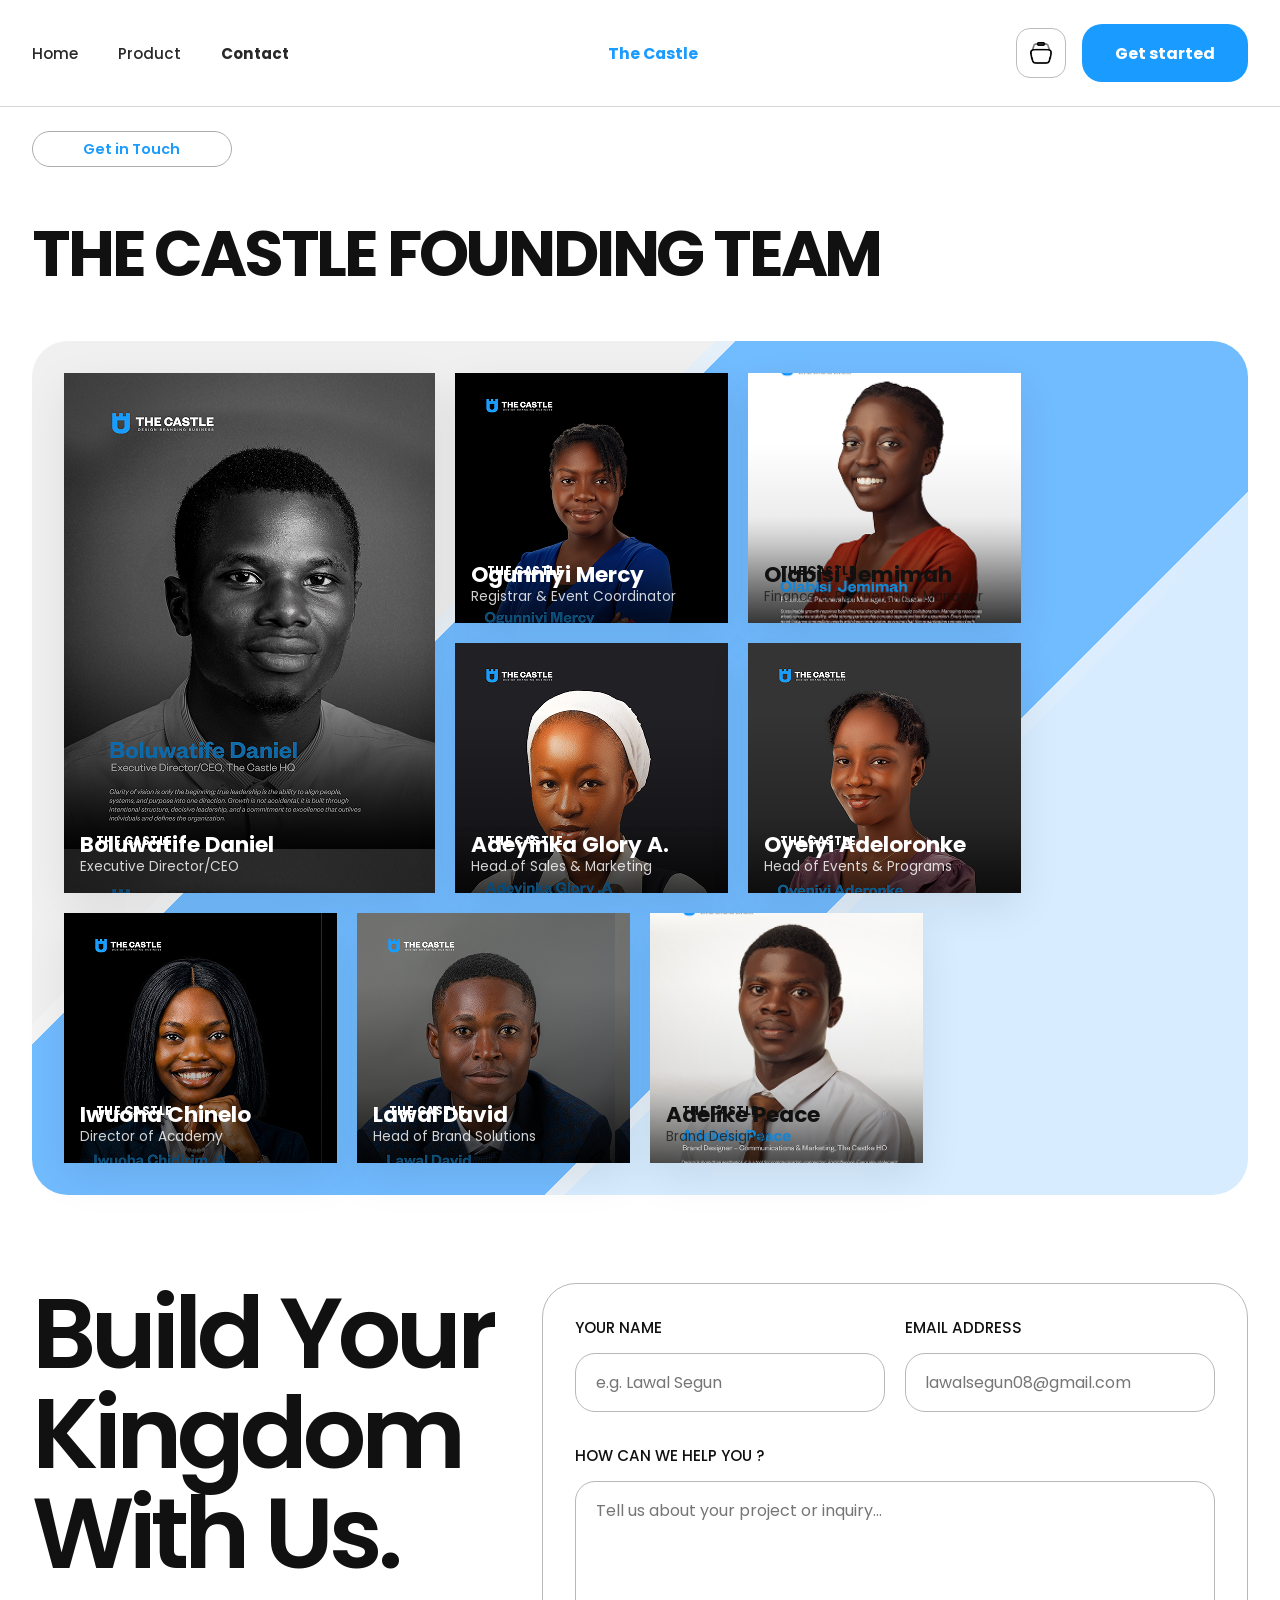
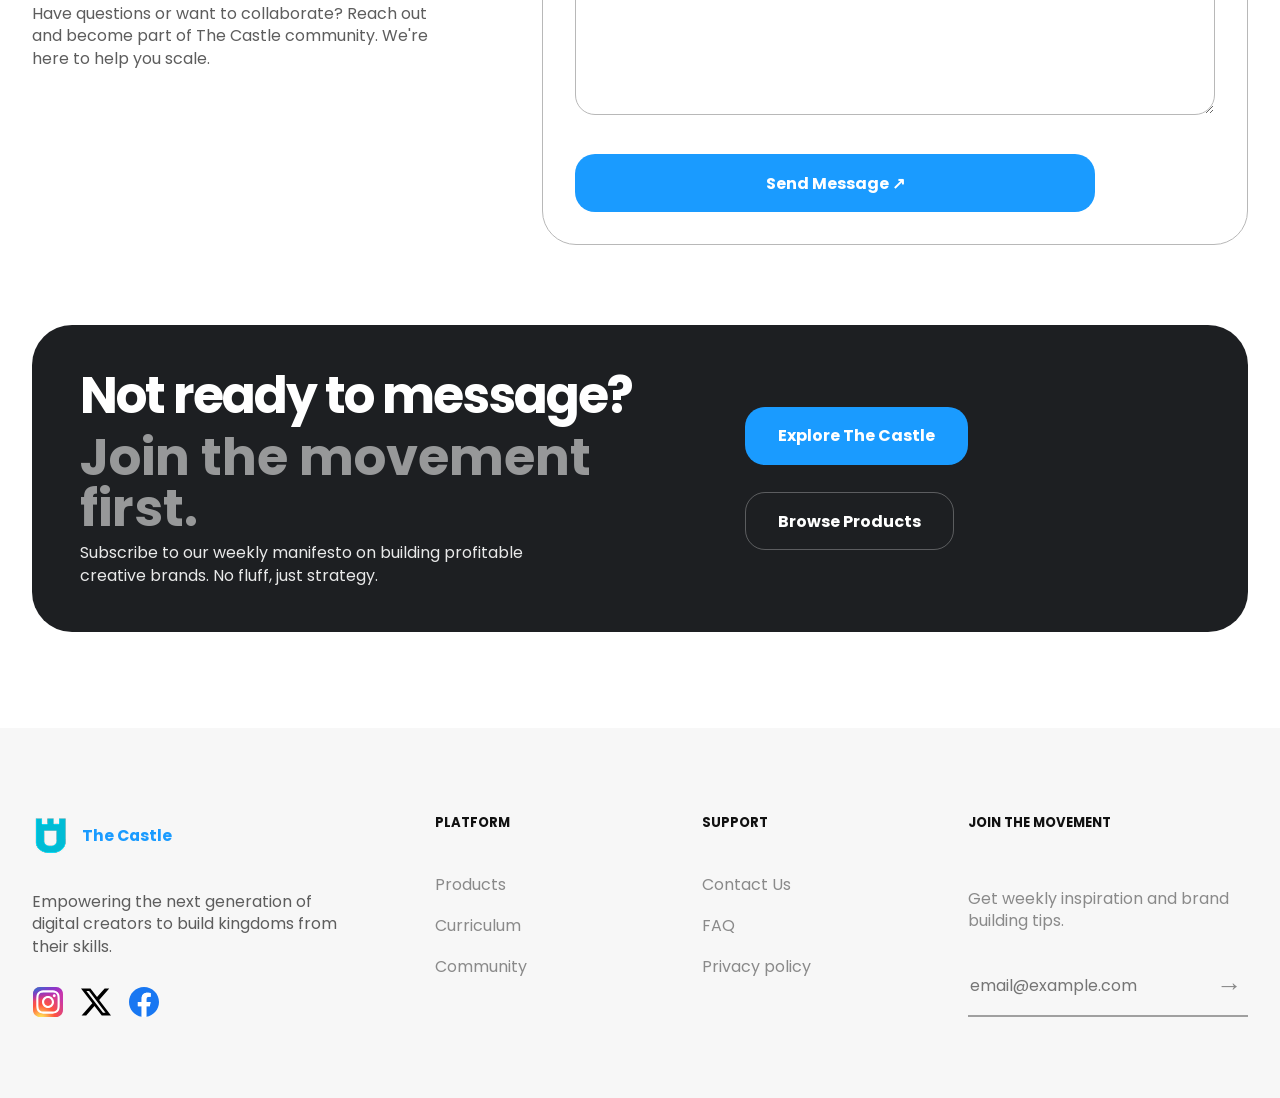
==== contact.html @ 54a2d979 "first commit" ====
<!doctype html>
<html lang="en">
  <head>
    <meta charset="UTF-8" />
    <meta name="viewport" content="width=device-width, initial-scale=1.0" />
    <title>The Castle | Contact</title>
    <link rel="preconnect" href="https://fonts.googleapis.com" />
    <link rel="preconnect" href="https://fonts.gstatic.com" crossorigin />
    <link
      href="https://fonts.googleapis.com/css2?family=Poppins:wght@300;400;500;600;700;800;900&display=swap"
      rel="stylesheet"
    />
    <link rel="stylesheet" href="castle.css" />
  </head>
  <body>
    <header class="site-header">
      <div class="container nav-shell">
        <button class="menu-toggle" type="button" aria-expanded="false" aria-controls="site-nav">
          <span></span>
          <span></span>
          <span></span>
          <span class="sr-only">Toggle navigation</span>
        </button>

        <nav class="site-nav" id="site-nav">
          <a class="nav-link" href="index.html">Home</a>
          <a class="nav-link" href="product.html">Product</a>
          <a class="nav-link is-active" href="contact.html">Contact</a>
        </nav>

        <a class="brand brand-text-only" href="index.html" aria-label="The Castle home">
          <span>The Castle</span>
        </a>

        <div class="nav-actions">
          <a class="icon-button" href="product.html" aria-label="Browse products">
            <img src="img/cart_icon.png" alt="" width="22" height="22" />
          </a>
          <a class="button button-primary" href="contact.html">Get started</a>
        </div>
      </div>
    </header>

    <main class="page-main">
      <section class="page-hero">
        <div class="container">
          <p class="eyebrow">Get in Touch</p>
          <h1 class="page-title page-title-wide">THE CASTLE FOUNDING TEAM</h1>

          <div class="team-showcase">
            <div class="team-card team-card-large charcoal" style="background-image: linear-gradient(180deg, transparent 28%, rgba(0, 0, 0, 0.55) 100%), url('img/daniel.png');">
              <span class="team-badge">The Castle</span>
              <strong>Boluwatife Daniel</strong>
              <small>Executive Director/CEO</small>
            </div>
            <div class="team-card cobalt" style="background-image: linear-gradient(180deg, transparent 28%, rgba(0, 0, 0, 0.55) 100%), url('img/mercy.png');">
              <span class="team-badge">The Castle</span>
              <strong>Ogunniyi Mercy</strong>
              <small>Registrar & Event Coordinator</small>
            </div>
            <div class="team-card ivory" style="background-image: linear-gradient(180deg, transparent 28%, rgba(0, 0, 0, 0.18) 100%), url('img/JEMIMAH.png');">
              <span class="team-badge">The Castle</span>
              <strong>Olabisi Jemimah</strong>
              <small>Finance & Partnerships Manager</small>
            </div>
            <div class="team-card charcoal" style="background-image: linear-gradient(180deg, transparent 28%, rgba(0, 0, 0, 0.55) 100%), url('img/glory.png');">
              <span class="team-badge">The Castle</span>
              <strong>Adeyinka Glory A.</strong>
              <small>Head of Sales & Marketing</small>
            </div>
            <div class="team-card plum" style="background-image: linear-gradient(180deg, transparent 28%, rgba(0, 0, 0, 0.45) 100%), url('img/Aderonke.png');">
              <span class="team-badge">The Castle</span>
              <strong>Oyeiyi Adeloronke</strong>
              <small>Head of Events & Programs</small>
            </div>
            <div class="team-card midnight" style="background-image: linear-gradient(180deg, transparent 28%, rgba(0, 0, 0, 0.55) 100%), url('img/ANGEL.png');">
              <span class="team-badge">The Castle</span>
              <strong>Iwuoha Chinelo</strong>
              <small>Director of Academy</small>
            </div>
            <div class="team-card slate" style="background-image: linear-gradient(180deg, transparent 28%, rgba(0, 0, 0, 0.55) 100%), url('img/LAWAL.png');">
              <span class="team-badge">The Castle</span>
              <strong>Lawal David</strong>
              <small>Head of Brand Solutions</small>
            </div>
            <div class="team-card ivory" style="background-image: linear-gradient(180deg, transparent 28%, rgba(0, 0, 0, 0.18) 100%), url('img/Artboard.png');">
              <span class="team-badge">The Castle</span>
              <strong>Adelike Peace</strong>
              <small>Brand Designer</small>
            </div>
          </div>
        </div>
      </section>

      <section class="contact-section">
        <div class="container contact-grid">
          <div class="contact-copy">
            <h2>Build Your Kingdom With Us.</h2>
            <p>
              Have questions or want to collaborate? Reach out and become part of The Castle
              community. We&apos;re here to help you scale.
            </p>
          </div>

          <form class="contact-form">
            <div class="form-row">
              <label>
                <span>Your Name</span>
                <input type="text" placeholder="e.g. Lawal Segun" />
              </label>
              <label>
                <span>Email Address</span>
                <input type="email" placeholder="lawalsegun08@gmail.com" />
              </label>
            </div>

            <label class="form-block">
              <span>How can we help you ?</span>
              <textarea rows="8" placeholder="Tell us about your project or inquiry..."></textarea>
            </label>

            <button class="button button-primary button-submit" type="submit">Send Message &nearr;</button>
          </form>
        </div>
      </section>

      <section class="contact-cta-wrap">
        <div class="container">
          <div class="contact-cta">
            <div>
              <h2>Not ready to message?</h2>
              <p>Join the movement first.</p>
              <span>
                Subscribe to our weekly manifesto on building profitable creative brands. No fluff,
                just strategy.
              </span>
            </div>
            <div class="hero-actions">
              <a class="button button-primary" href="index.html">Explore The Castle</a>
              <a class="button button-secondary button-secondary-light" href="product.html">Browse Products</a>
            </div>
          </div>
        </div>
      </section>
    </main>

    <footer class="site-footer">
      <div class="container footer-grid">
        <div class="footer-brand">
          <a class="brand brand-accent footer-brand-mark" href="index.html">
            <img src="img/castle_logo.png" alt="" width="36" height="39" />
            <span>The Castle</span>
          </a>
          <p>Empowering the next generation of digital creators to build kingdoms from their skills.</p>
          <div class="social-links">
            <a href="#" aria-label="Instagram"
              ><img src="img/logo_IG.svg" alt="" width="30" height="30"
            /></a>
            <a href="#" aria-label="X"
              ><img src="img/logo_X.svg" alt="" width="30" height="30"
            /></a>
            <a href="#" aria-label="Facebook"
              ><img src="img/logo_facebook.svg" alt="" width="30" height="30"
            /></a>
          </div>
        </div>

        <div>
          <h3>Platform</h3>
          <a href="product.html">Products</a>
          <a href="index.html">Curriculum</a>
          <a href="contact.html">Community</a>
        </div>

        <div>
          <h3>Support</h3>
          <a href="contact.html">Contact Us</a>
          <a href="contact.html">FAQ</a>
          <a href="contact.html">Privacy policy</a>
        </div>

        <div>
          <h3>Join the Movement</h3>
          <p class="footer-note">Get weekly inspiration and brand building tips.</p>
          <form class="newsletter-form">
            <label class="sr-only" for="email-contact">Email address</label>
            <input id="email-contact" type="email" placeholder="email@example.com" />
            <button type="submit" aria-label="Subscribe">&rarr;</button>
          </form>
        </div>
      </div>
    </footer>

    <script src="castle.js"></script>
  </body>
</html>
---- castle.css ----
:root {
  --bg: #ffffff;
  --surface: #f7f7f7;
  --surface-soft: #fcfcfc;
  --text: #111111;
  --muted: #5d5d5d;
  --line: #d8d8d8;
  --accent: #1a9bff;
  --accent-deep: #1288ef;
  --dark: #1d1f22;
  --dark-border: rgba(255, 255, 255, 0.28);
  --radius-pill: 20px;
  --radius-card: 28px;
  --shadow-soft: 0 14px 40px rgba(17, 17, 17, 0.08);
  --container: min(1280px, calc(100% - 64px));
}

*,
*::before,
*::after {
  box-sizing: border-box;
}

html {
  scroll-behavior: smooth;
}

body {
  margin: 0;
  font-family: "Poppins", sans-serif;
  color: var(--text);
  background: var(--bg);
}

img {
  display: block;
  max-width: 100%;
}

a {
  color: inherit;
  text-decoration: none;
}

button,
input,
textarea {
  font: inherit;
}

.sr-only {
  position: absolute;
  width: 1px;
  height: 1px;
  padding: 0;
  margin: -1px;
  overflow: hidden;
  clip: rect(0, 0, 0, 0);
  white-space: nowrap;
  border: 0;
}

.container {
  width: var(--container);
  margin: 0 auto;
}

.section-space {
  padding: 2rem 0 5.75rem;
}

.page-main {
  padding-bottom: 3rem;
}

.site-header {
  position: sticky;
  top: 0;
  z-index: 20;
  background: rgba(255, 255, 255, 0.94);
  backdrop-filter: blur(12px);
  border-bottom: 1px solid var(--line);
}

.nav-shell {
  display: grid;
  grid-template-columns: auto 1fr auto;
  align-items: center;
  gap: 2rem;
  min-height: 106px;
}

.site-nav {
  display: flex;
  align-items: center;
  gap: 2.5rem;
}

.nav-link {
  font-size: 0.95rem;
  font-weight: 500;
  color: #292929;
}

.nav-link.is-active {
  font-weight: 700;
}

.brand {
  display: inline-flex;
  align-items: center;
  gap: 0.9rem;
  justify-self: center;
  font-size: 0.98rem;
  font-weight: 700;
}

.brand span {
  color: var(--text);
}

.brand-accent span,
.brand-text-only span {
  color: var(--accent);
}

.brand-text-only img {
  display: none;
}

.nav-actions {
  display: flex;
  align-items: center;
  gap: 1rem;
}

.icon-button {
  width: 50px;
  height: 50px;
  display: inline-flex;
  align-items: center;
  justify-content: center;
  border: 1px solid #bcbcbc;
  border-radius: 14px;
  background: #fff;
}

.icon-button img {
  width: 22px;
  height: 22px;
  object-fit: contain;
}

.button-get {
  background: var(--accent);
  color: #fff;
  display: inline-flex;
  align-items: center;
  justify-content: center;
  min-height: 50px;
  padding: 0.7rem 2rem;
  border-radius: 999px;
  border: 1px solid transparent;
  font-size: 1rem;
  font-weight: 600;
  line-height: 1;
  transition:
    transform 0.2s ease,
    background-color 0.2s ease,
    color 0.2s ease,
    border-color 0.2s ease;
}

.button-get:hover,
.button-get:focus-visible {
  transform: translateY(-1px);
  background: var(--accent-deep);
}

.button {
  display: inline-flex;
  align-items: center;
  justify-content: center;
  min-height: 58px;
  padding: 0.9rem 2rem;
  border-radius: var(--radius-pill);
  border: 1px solid transparent;
  font-size: 1rem;
  font-weight: 700;
  transition:
    transform 0.2s ease,
    background-color 0.2s ease,
    color 0.2s ease,
    border-color 0.2s ease;
}

.button:hover,
.button:focus-visible {
  transform: translateY(-1px);
}

.button-primary {
  color: #fff;
  background: var(--accent);
}

.button-primary:hover,
.button-primary:focus-visible {
  background: var(--accent-deep);
}

.button-secondary {
  color: var(--text);
  border-color: #a7a7a7;
  background: transparent;
}

.button-secondary-light {
  color: #fff;
  border-color: var(--dark-border);
}

.button-block {
  width: 100%;
}

.menu-toggle {
  display: none;
  width: 48px;
  height: 48px;
  border: 1px solid var(--line);
  border-radius: 14px;
  background: #fff;
  padding: 0.75rem;
}

.menu-toggle span {
  display: block;
  width: 100%;
  height: 2px;
  background: var(--text);
  margin: 5px 0;
}

.eyebrow {
  width: fit-content;
  margin: 0 0 2rem;
  padding: 0.6rem 3.15rem;
  border: 1px solid #acacac;
  border-radius: 18px;
  color: var(--accent);
  font-size: 0.9rem;
  font-weight: 600;
  line-height: 1;
}

.hero {
  padding: 1.5rem 0 5.5rem;
}

.hero-grid {
  display: grid;
  grid-template-columns: minmax(0, 1fr) minmax(420px, 1.02fr);
  align-items: center;
  gap: 3.75rem;
}

.hero-copy h1,
.contact-copy h2 {
  font-family: "Poppins", sans-serif;
  margin: 0;
  font-size: 6.25rem;
  line-height: 100%;
  letter-spacing: -0.05em;
  font-weight: 600;
}

.hero-copy h1 span {
  color: var(--accent);
  font-style: italic;
}

.hero-text,
.page-copy,
.section-intro,
.feature-card p,
.product-card p,
.cta-inner p,
.footer-brand p,
.footer-note,
.bespoke-inner p,
.contact-copy p,
.contact-cta span {
  color: var(--muted);
  font-size: 1rem;
  line-height: 1.42;
  font-weight: 400;
}

.hero-text {
  max-width: 34rem;
  margin: 1.4rem 0 2rem;
  font-size: 0.98rem;
  line-height: 1.32;
  color: #666666;
}

.hero-actions {
  display: flex;
  flex-wrap: wrap;
  gap: 1.7rem;
}

.hero .hero-actions {
  gap: 2.2rem;
}

.hero .hero-actions .button {
  min-height: 60px;
  min-width: 258px;
  padding: 0.95rem 2.25rem;
  border-radius: 20px;
  font-size: 1rem;
  font-weight: 600;
}

.social-proof {
  display: flex;
  align-items: center;
  gap: 1rem;
  margin-top: 2rem;
}

.social-proof p {
  margin: 0;
  font-size: 0.92rem;
  font-weight: 400;
}

.user-stack {
  display: flex;
  align-items: center;
}

.user {
  width: 48px;
  height: 48px;
  border: 3px solid #fff;
  border-radius: 50%;
  margin-left: -12px;
  object-fit: cover;
  box-shadow: var(--shadow-soft);
}

.user:first-child {
  margin-left: 0;
}

.hero-media img {
  width: 100%;
  min-height: 760px;
  object-fit: cover;
  box-shadow: var(--shadow-soft);
}

.feature-grid {
  display: grid;
  grid-template-columns: repeat(3, minmax(0, 1fr));
  gap: 4rem;
}

.feature-card {
  max-width: 360px;
}

.feature-icon {
  width: 58px;
  height: 58px;
  display: inline-flex;
  align-items: center;
  justify-content: center;
  margin-bottom: 1.5rem;
  color: var(--accent);
}

.feature-icon svg {
  width: 38px;
  height: 38px;
  fill: none;
  stroke: currentColor;
  stroke-width: 1.7;
  stroke-linecap: round;
  stroke-linejoin: round;
}

.feature-icon img {
  width: 38px;
  height: 38px;
  object-fit: contain;
}

.feature-card h2,
.product-card h2,
.product-card h3 {
  margin: 0 0 0.75rem;
  font-size: 1.02rem;
  font-weight: 600;
  line-height: 1.2;
}

.section-title {
  margin: 0;
  font-size: clamp(2.6rem, 4.4vw, 3.9rem);
  line-height: 1.02;
  letter-spacing: -0.045em;
  font-weight: 700;
}

.section-intro {
  max-width: 35rem;
  margin: 0.7rem 0 3rem;
  font-size: 1rem;
  line-height: 1.28;
  color: #555555;
}

.product-grid {
  display: grid;
  grid-template-columns: repeat(3, minmax(0, 1fr));
  gap: 1.9rem;
}

.product-grid-tight {
  margin-top: 3.5rem;
}

.product-card {
  display: flex;
  flex-direction: column;
}

.product-visual {
  position: relative;
  min-height: 430px;
  margin-bottom: 1.5rem;
  overflow: hidden;
  background: linear-gradient(180deg, #faf8f2, #e7dfd6);
  object-fit: cover;
}

.product-visual::before,
.product-visual::after {
  content: "";
  position: absolute;
}

.product-card > .product-visual {
  width: 100%;
}

.cta-panel {
  background: var(--dark);
  padding: 5.5rem 0 0;
}

.cta-inner {
  text-align: center;
  color: #fff;
  padding: 4.75rem 2rem 3rem;
}

.cta-inner h2 {
  max-width: 860px;
  margin: 0 auto;
  font-size: clamp(3rem, 5vw, 4.8rem);
  line-height: 1.05;
  letter-spacing: -0.05em;
  font-weight: 700;
}

.cta-inner p {
  max-width: 760px;
  margin: 1rem auto 2rem;
  color: rgba(255, 255, 255, 0.88);
  font-size: 0.98rem;
  line-height: 1.34;
}

.cta-actions {
  justify-content: center;
}

.trust-row {
  display: flex;
  justify-content: center;
  flex-wrap: wrap;
  gap: 2rem;
  margin-top: 3.25rem;
  color: rgba(255, 255, 255, 0.42);
  font-size: 0.84rem;
  font-weight: 400;
}

.trust-row span {
  display: inline-flex;
  align-items: center;
  gap: 0.45rem;
}

.trust-row span img {
  width: 14px;
  height: 16px;
  object-fit: contain;
  opacity: 0.72;
}

.stats {
  background: var(--surface-soft);
  padding: 2.75rem 0 3.5rem;
}

.stats-grid {
  display: grid;
  grid-template-columns: repeat(4, minmax(0, 1fr));
  gap: 1rem;
  text-align: center;
}

.stats-grid strong {
  display: block;
  margin-bottom: 0.65rem;
  color: var(--accent);
  font-size: clamp(2.4rem, 4vw, 3.7rem);
  line-height: 1;
  font-weight: 700;
}

.stats-grid span {
  color: #808080;
  font-size: 0.9rem;
  font-weight: 600;
}

.site-footer {
  background: var(--surface);
  padding: 5.5rem 0 5rem;
}

.footer-grid {
  display: grid;
  grid-template-columns: 1.3fr 0.8fr 0.8fr 1fr;
  gap: 3rem;
}

.footer-brand {
  max-width: 320px;
}

.footer-brand-mark {
  justify-self: start;
  margin-bottom: 1.25rem;
}

.social-links {
  display: flex;
  align-items: center;
  gap: 1rem;
  margin-top: 1.7rem;
}

.social-links a {
  width: 32px;
  height: 32px;
  display: inline-flex;
  align-items: center;
  justify-content: center;
}

.social-links img {
  width: 30px;
  height: 30px;
  object-fit: contain;
}

.footer-grid h3 {
  margin: 0 0 1.6rem;
  text-transform: uppercase;
  font-size: 0.82rem;
  font-weight: 700;
  line-height: 1.1;
}

.footer-grid > div:not(.footer-brand) {
  display: flex;
  flex-direction: column;
  gap: 1rem;
}

.footer-grid > div:not(.footer-brand) a,
.footer-grid > div:not(.footer-brand) p {
  color: #8a8a8a;
}

.newsletter-form {
  display: flex;
  align-items: center;
  gap: 0.5rem;
  border-bottom: 2px solid #a0a0a0;
  max-width: 280px;
  padding-bottom: 0.55rem;
}

.newsletter-form input {
  flex: 1;
  border: 0;
  outline: 0;
  background: transparent;
  min-width: 0;
}

.newsletter-form button {
  border: 0;
  background: transparent;
  font-size: 1.6rem;
  color: #888;
  cursor: pointer;
}

.page-hero {
  padding: 1.5rem 0 2rem;
}

.page-title {
  max-width: 880px;
  font-size: clamp(3.3rem, 4.4vw, 4.55rem);
  line-height: 1.06;
  letter-spacing: -0.05em;
  font-weight: 700;
}

.page-title-wide {
  max-width: none;
  font-size: clamp(3.2rem, 5vw, 4.7rem);
}

.page-copy {
  max-width: 58rem;
  margin-top: 1.35rem;
  font-size: 0.98rem;
  line-height: 1.34;
  color: #555555;
}

.bespoke-section {
  padding: 6rem 0 7rem;
}

.bespoke-inner {
  text-align: center;
}

.bespoke-inner h2,
.contact-cta h2 {
  margin: 0;
  font-size: clamp(2.4rem, 4vw, 3.15rem);
  line-height: 1.08;
  letter-spacing: -0.04em;
  font-weight: 700;
}

.bespoke-inner p {
  max-width: 760px;
  margin: 1rem auto 2rem;
}

.bespoke-actions {
  justify-content: center;
  align-items: center;
}

.text-link {
  font-size: 1rem;
  font-weight: 500;
}

.team-showcase {
  display: grid;
  grid-template-columns: repeat(12, minmax(0, 1fr));
  gap: 1.25rem;
  margin-top: 2rem;
  padding: 2rem;
  border-radius: 36px;
  background:
    linear-gradient(
      135deg,
      #f0f0f0 0 33%,
      transparent 33% 34%,
      #71bbff 34% 66%,
      transparent 66% 67%,
      #d7ecff 67% 100%
    ),
    linear-gradient(90deg, #f4f4f4, #d8ecff);
}

.team-card {
  min-height: 250px;
  padding: 1rem;
  display: flex;
  flex-direction: column;
  justify-content: flex-end;
  border-radius: 0;
  overflow: hidden;
  box-shadow: var(--shadow-soft);
  color: #fff;
  background-color: #2b2b2b;
  background-size: cover;
  background-position: center;
  background-repeat: no-repeat;
}

.team-card-large {
  min-height: 390px;
}

.team-card strong {
  font-size: 1.35rem;
  line-height: 1.05;
}

.team-card small {
  font-size: 0.85rem;
  color: rgba(255, 255, 255, 0.82);
}

.team-badge {
  position: absolute;
  top: 1rem;
  left: 1rem;
  font-size: 0.72rem;
  font-weight: 700;
  text-transform: uppercase;
  letter-spacing: 0.04em;
}

.team-card {
  position: relative;
}

.team-card > * {
  position: relative;
  z-index: 1;
}

.team-card-large {
  grid-column: span 4;
  grid-row: span 2;
}

.team-showcase .team-card:nth-child(2),
.team-showcase .team-card:nth-child(3),
.team-showcase .team-card:nth-child(4),
.team-showcase .team-card:nth-child(5),
.team-showcase .team-card:nth-child(6),
.team-showcase .team-card:nth-child(7),
.team-showcase .team-card:nth-child(8) {
  grid-column: span 3;
}

.charcoal {
  background: linear-gradient(135deg, #262626, #585858);
}

.cobalt {
  background: linear-gradient(135deg, #041222, #0e5ad3);
}

.ivory {
  color: #111;
}

.ivory small {
  color: rgba(17, 17, 17, 0.7);
}

.plum {
  background: linear-gradient(135deg, #3c2f37, #b46d81);
}

.midnight {
  background: linear-gradient(135deg, #01060d, #0a4a78);
}

.slate {
  background: linear-gradient(135deg, #1f2734, #6f819c);
}

.contact-section {
  padding: 3.5rem 0 4rem;
}

.contact-grid {
  display: grid;
  grid-template-columns: 0.8fr 1.2fr;
  gap: 2.5rem;
  align-items: start;
}

.contact-copy p {
  max-width: 420px;
  margin-top: 1.25rem;
}

.contact-form {
  padding: 2rem;
  border: 1px solid #b8b8b8;
  border-radius: 34px;
  background: #fff;
}

.form-row {
  display: grid;
  grid-template-columns: repeat(2, minmax(0, 1fr));
  gap: 1.25rem;
}

.contact-form label {
  display: block;
}

.contact-form span {
  display: block;
  margin-bottom: 0.9rem;
  font-size: 0.95rem;
  font-weight: 500;
  text-transform: uppercase;
}

.contact-form input,
.contact-form textarea {
  width: 100%;
  padding: 1rem 1.2rem;
  border: 1px solid #b8b8b8;
  border-radius: 20px;
  outline: 0;
  resize: vertical;
}

.form-block {
  margin-top: 2rem;
}

.button-submit {
  width: min(520px, 100%);
  margin-top: 2rem;
}

.contact-cta-wrap {
  padding: 1rem 0 3rem;
}

.contact-cta {
  display: flex;
  align-items: center;
  justify-content: space-between;
  gap: 2rem;
  padding: 2.75rem 3rem;
  border-radius: 40px;
  background: var(--dark);
  color: #fff;
}

.contact-cta p {
  margin: 0.5rem 0;
  color: rgba(255, 255, 255, 0.54);
  font-size: clamp(2rem, 4vw, 3.45rem);
  line-height: 1;
  font-weight: 700;
}

.contact-cta span {
  display: block;
  max-width: 510px;
  color: rgba(255, 255, 255, 0.9);
}

@media (max-width: 1120px) {
  .nav-shell {
    grid-template-columns: auto 1fr auto;
    gap: 1rem;
  }

  .hero-grid,
  .contact-grid,
  .footer-grid,
  .feature-grid,
  .product-grid,
  .stats-grid {
    grid-template-columns: repeat(2, minmax(0, 1fr));
  }

  .contact-grid,
  .footer-grid {
    align-items: stretch;
  }

  .hero-media {
    grid-column: 1 / -1;
  }

  .hero-media img {
    min-height: 520px;
  }

  .team-card-large,
  .team-showcase .team-card:nth-child(2),
  .team-showcase .team-card:nth-child(3),
  .team-showcase .team-card:nth-child(4),
  .team-showcase .team-card:nth-child(5),
  .team-showcase .team-card:nth-child(6),
  .team-showcase .team-card:nth-child(7),
  .team-showcase .team-card:nth-child(8) {
    grid-column: span 6;
  }

  .contact-cta {
    flex-direction: column;
    align-items: flex-start;
  }
}

@media (max-width: 820px) {
  :root {
    --container: min(100% - 32px, 720px);
  }

  .menu-toggle {
    display: inline-block;
  }

  .nav-shell {
    grid-template-columns: auto 1fr auto;
    min-height: 82px;
  }

  .brand {
    justify-self: start;
  }

  .site-nav {
    position: absolute;
    top: calc(100% + 8px);
    left: 16px;
    right: 16px;
    display: none;
    flex-direction: column;
    align-items: flex-start;
    gap: 1rem;
    padding: 1.25rem;
    background: #fff;
    border: 1px solid var(--line);
    border-radius: 22px;
    box-shadow: var(--shadow-soft);
  }

  .site-nav.is-open {
    display: flex;
  }

  .nav-actions .button {
    display: none;
  }

  .hero-grid {
    grid-template-columns: 1fr;
  }

  .feature-grid {
    grid-template-columns: repeat(3, minmax(180px, 1fr));
    gap: 1.5rem;
    overflow-x: auto;
    padding-bottom: 0.5rem;
  }

  .product-grid {
    grid-template-columns: repeat(3, minmax(240px, 1fr));
    overflow-x: auto;
    padding-bottom: 0.5rem;
  }

  .stats-grid {
    grid-template-columns: repeat(4, minmax(160px, 1fr));
    overflow-x: auto;
    padding-bottom: 0.5rem;
  }

  .footer-grid,
  .form-row,
  .contact-grid {
    grid-template-columns: 1fr;
  }

  .hero {
    padding-bottom: 4rem;
  }

  .eyebrow {
    width: 100%;
    text-align: center;
    padding-inline: 1.25rem;
  }

  .hero-copy h1,
  .page-title,
  .contact-copy h2 {
    font-size: clamp(2.8rem, 12vw, 4.6rem);
  }

  .hero-media img {
    min-height: 360px;
  }

  .feature-card,
  .footer-brand {
    max-width: none;
  }

  .product-visual {
    min-height: 330px;
  }

  .product-card > .product-visual {
    min-height: 330px;
  }

  .cta-inner {
    padding-inline: 1.25rem;
  }

  .contact-form,
  .contact-cta {
    padding: 1.5rem;
    border-radius: 26px;
  }

  .button-submit {
    width: 100%;
  }

  .team-showcase {
    grid-template-columns: repeat(8, minmax(220px, 1fr));
    padding: 1.25rem;
    overflow-x: auto;
  }

  .team-card-large,
  .team-showcase .team-card:nth-child(2),
  .team-showcase .team-card:nth-child(3),
  .team-showcase .team-card:nth-child(4),
  .team-showcase .team-card:nth-child(5),
  .team-showcase .team-card:nth-child(6),
  .team-showcase .team-card:nth-child(7),
  .team-showcase .team-card:nth-child(8) {
    grid-column: span 2;
  }
}

@media (max-width: 560px) {
  .hero-actions,
  .contact-cta .hero-actions,
  .bespoke-actions {
    flex-direction: column;
    align-items: stretch;
  }

  .button,
  .text-link {
    width: 100%;
  }

  .text-link {
    text-align: center;
  }

  .social-proof {
    align-items: flex-start;
    flex-direction: column;
  }

  .trust-row {
    justify-content: flex-start;
  }
}
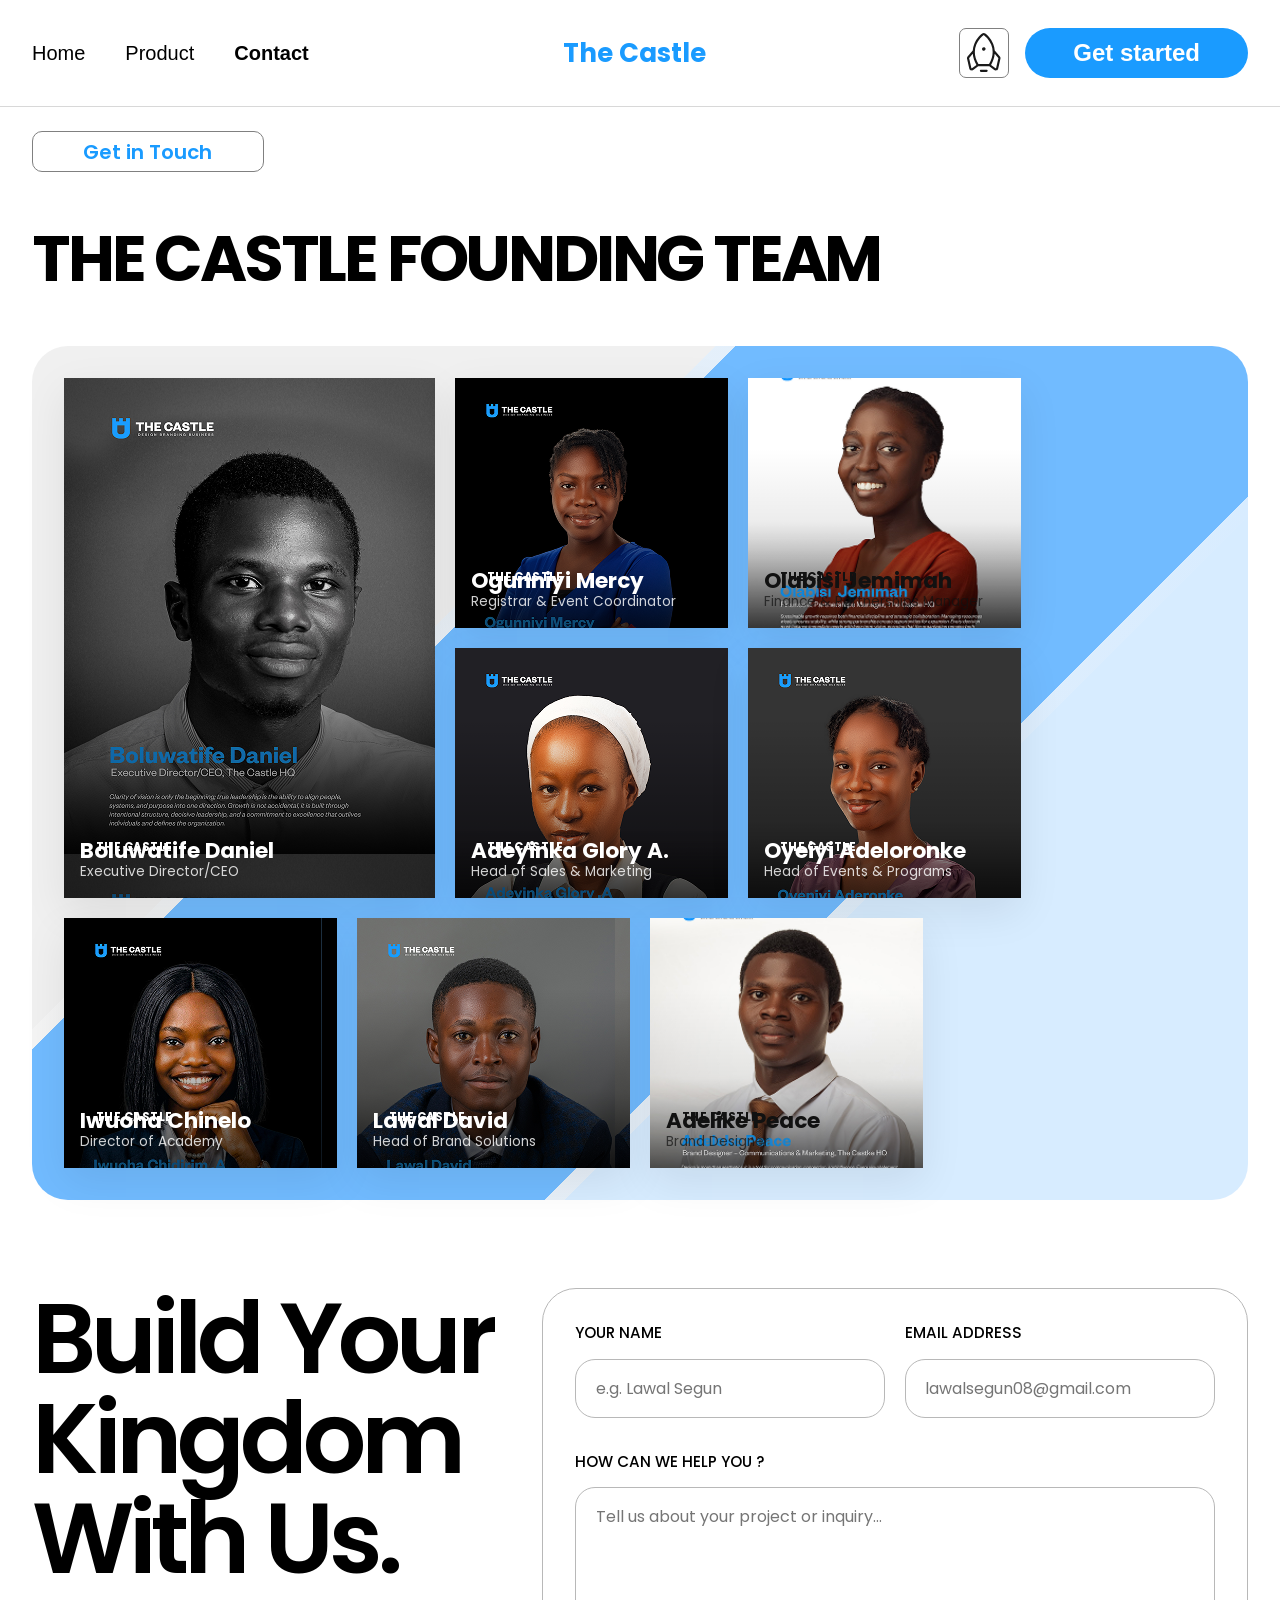
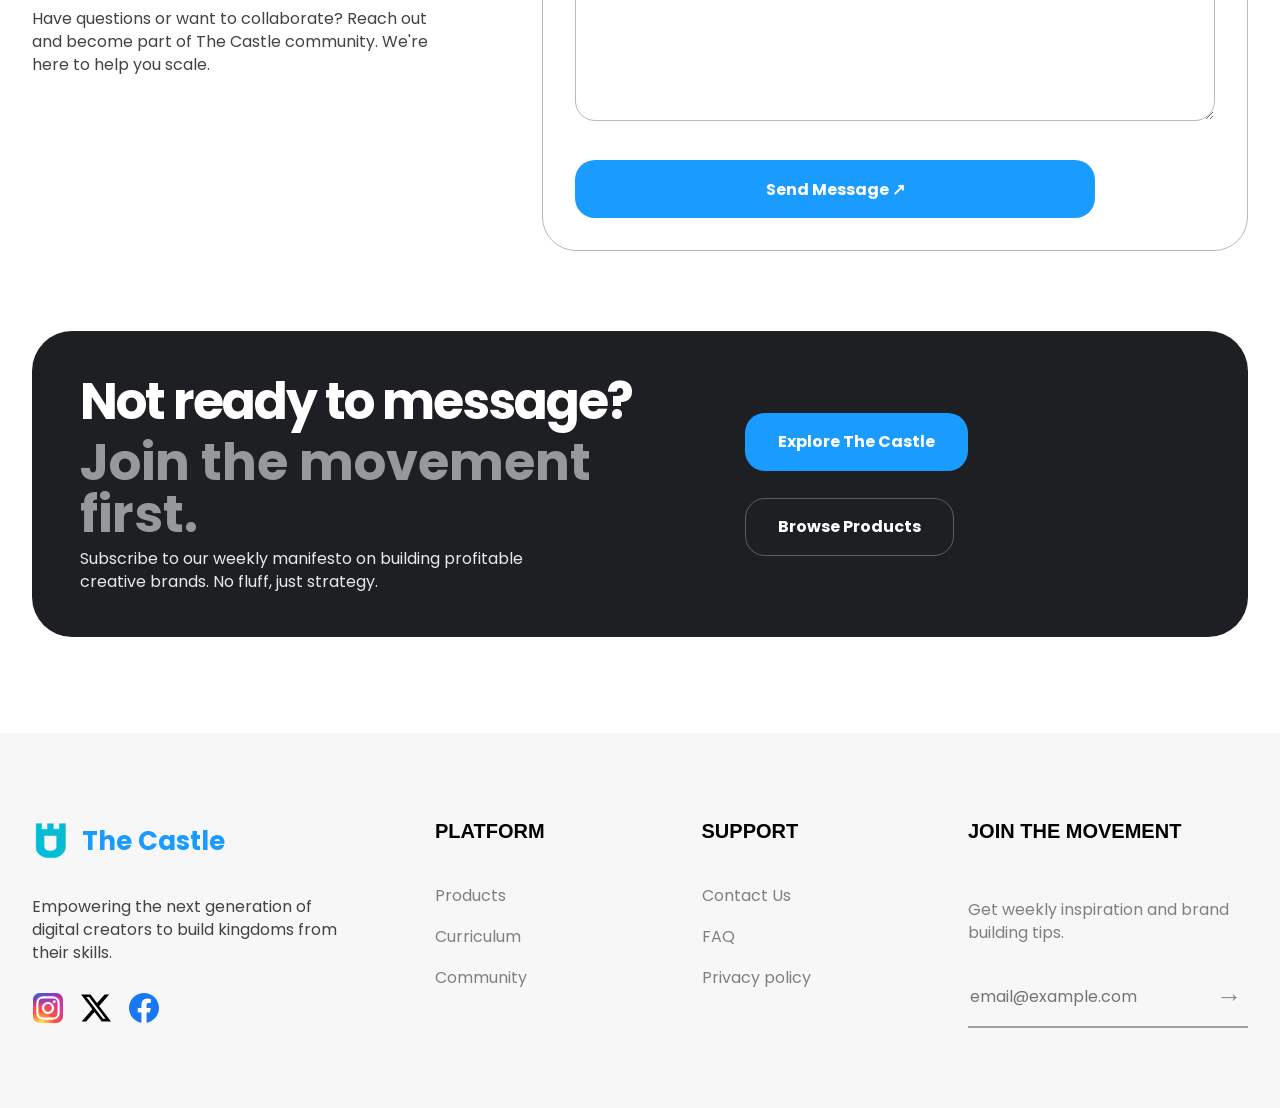
==== commit 1913ebff: "UPDATE" ====
--- a/contact.html
+++ b/contact.html
@@ -15,7 +15,12 @@
   <body>
     <header class="site-header">
       <div class="container nav-shell">
-        <button class="menu-toggle" type="button" aria-expanded="false" aria-controls="site-nav">
+        <button
+          class="menu-toggle"
+          type="button"
+          aria-expanded="false"
+          aria-controls="site-nav"
+        >
           <span></span>
           <span></span>
           <span></span>
@@ -28,15 +33,28 @@
           <a class="nav-link is-active" href="contact.html">Contact</a>
         </nav>
 
-        <a class="brand brand-text-only" href="index.html" aria-label="The Castle home">
+        <a
+          class="brand brand-text-only"
+          href="index.html"
+          aria-label="The Castle home"
+        >
           <span>The Castle</span>
         </a>
 
         <div class="nav-actions">
-          <a class="icon-button" href="product.html" aria-label="Browse products">
-            <img src="img/cart_icon.png" alt="" width="22" height="22" />
+          <a
+            class="icon-button"
+            href="product.html"
+            aria-label="Browse products"
+          >
+            <img
+              src="img/product__logo.svg"
+              alt="cart"
+              width="22"
+              height="22"
+            />
           </a>
-          <a class="button button-primary" href="contact.html">Get started</a>
+          <a class="button-get" href="contact.html">Get started</a>
         </div>
       </div>
     </header>
@@ -48,42 +66,130 @@
           <h1 class="page-title page-title-wide">THE CASTLE FOUNDING TEAM</h1>
 
           <div class="team-showcase">
-            <div class="team-card team-card-large charcoal" style="background-image: linear-gradient(180deg, transparent 28%, rgba(0, 0, 0, 0.55) 100%), url('img/daniel.png');">
+            <div
+              class="team-card team-card-large charcoal"
+              style="
+                background-image:
+                  linear-gradient(
+                    180deg,
+                    transparent 28%,
+                    rgba(0, 0, 0, 0.55) 100%
+                  ),
+                  url(&quot;img/daniel.png&quot;);
+              "
+            >
               <span class="team-badge">The Castle</span>
               <strong>Boluwatife Daniel</strong>
               <small>Executive Director/CEO</small>
             </div>
-            <div class="team-card cobalt" style="background-image: linear-gradient(180deg, transparent 28%, rgba(0, 0, 0, 0.55) 100%), url('img/mercy.png');">
+            <div
+              class="team-card cobalt"
+              style="
+                background-image:
+                  linear-gradient(
+                    180deg,
+                    transparent 28%,
+                    rgba(0, 0, 0, 0.55) 100%
+                  ),
+                  url(&quot;img/mercy.png&quot;);
+              "
+            >
               <span class="team-badge">The Castle</span>
               <strong>Ogunniyi Mercy</strong>
               <small>Registrar & Event Coordinator</small>
             </div>
-            <div class="team-card ivory" style="background-image: linear-gradient(180deg, transparent 28%, rgba(0, 0, 0, 0.18) 100%), url('img/JEMIMAH.png');">
+            <div
+              class="team-card ivory"
+              style="
+                background-image:
+                  linear-gradient(
+                    180deg,
+                    transparent 28%,
+                    rgba(0, 0, 0, 0.18) 100%
+                  ),
+                  url(&quot;img/JEMIMAH.png&quot;);
+              "
+            >
               <span class="team-badge">The Castle</span>
               <strong>Olabisi Jemimah</strong>
               <small>Finance & Partnerships Manager</small>
             </div>
-            <div class="team-card charcoal" style="background-image: linear-gradient(180deg, transparent 28%, rgba(0, 0, 0, 0.55) 100%), url('img/glory.png');">
+            <div
+              class="team-card charcoal"
+              style="
+                background-image:
+                  linear-gradient(
+                    180deg,
+                    transparent 28%,
+                    rgba(0, 0, 0, 0.55) 100%
+                  ),
+                  url(&quot;img/glory.png&quot;);
+              "
+            >
               <span class="team-badge">The Castle</span>
               <strong>Adeyinka Glory A.</strong>
               <small>Head of Sales & Marketing</small>
             </div>
-            <div class="team-card plum" style="background-image: linear-gradient(180deg, transparent 28%, rgba(0, 0, 0, 0.45) 100%), url('img/Aderonke.png');">
+            <div
+              class="team-card plum"
+              style="
+                background-image:
+                  linear-gradient(
+                    180deg,
+                    transparent 28%,
+                    rgba(0, 0, 0, 0.45) 100%
+                  ),
+                  url(&quot;img/Aderonke.png&quot;);
+              "
+            >
               <span class="team-badge">The Castle</span>
               <strong>Oyeiyi Adeloronke</strong>
               <small>Head of Events & Programs</small>
             </div>
-            <div class="team-card midnight" style="background-image: linear-gradient(180deg, transparent 28%, rgba(0, 0, 0, 0.55) 100%), url('img/ANGEL.png');">
+            <div
+              class="team-card midnight"
+              style="
+                background-image:
+                  linear-gradient(
+                    180deg,
+                    transparent 28%,
+                    rgba(0, 0, 0, 0.55) 100%
+                  ),
+                  url(&quot;img/ANGEL.png&quot;);
+              "
+            >
               <span class="team-badge">The Castle</span>
               <strong>Iwuoha Chinelo</strong>
               <small>Director of Academy</small>
             </div>
-            <div class="team-card slate" style="background-image: linear-gradient(180deg, transparent 28%, rgba(0, 0, 0, 0.55) 100%), url('img/LAWAL.png');">
+            <div
+              class="team-card slate"
+              style="
+                background-image:
+                  linear-gradient(
+                    180deg,
+                    transparent 28%,
+                    rgba(0, 0, 0, 0.55) 100%
+                  ),
+                  url(&quot;img/LAWAL.png&quot;);
+              "
+            >
               <span class="team-badge">The Castle</span>
               <strong>Lawal David</strong>
               <small>Head of Brand Solutions</small>
             </div>
-            <div class="team-card ivory" style="background-image: linear-gradient(180deg, transparent 28%, rgba(0, 0, 0, 0.18) 100%), url('img/Artboard.png');">
+            <div
+              class="team-card ivory"
+              style="
+                background-image:
+                  linear-gradient(
+                    180deg,
+                    transparent 28%,
+                    rgba(0, 0, 0, 0.18) 100%
+                  ),
+                  url(&quot;img/Artboard.png&quot;);
+              "
+            >
               <span class="team-badge">The Castle</span>
               <strong>Adelike Peace</strong>
               <small>Brand Designer</small>
@@ -97,8 +203,8 @@
           <div class="contact-copy">
             <h2>Build Your Kingdom With Us.</h2>
             <p>
-              Have questions or want to collaborate? Reach out and become part of The Castle
-              community. We&apos;re here to help you scale.
+              Have questions or want to collaborate? Reach out and become part
+              of The Castle community. We&apos;re here to help you scale.
             </p>
           </div>
 
@@ -116,10 +222,15 @@
 
             <label class="form-block">
               <span>How can we help you ?</span>
-              <textarea rows="8" placeholder="Tell us about your project or inquiry..."></textarea>
+              <textarea
+                rows="8"
+                placeholder="Tell us about your project or inquiry..."
+              ></textarea>
             </label>
 
-            <button class="button button-primary button-submit" type="submit">Send Message &nearr;</button>
+            <button class="button button-primary button-submit" type="submit">
+              Send Message &nearr;
+            </button>
           </form>
         </div>
       </section>
@@ -131,13 +242,19 @@
               <h2>Not ready to message?</h2>
               <p>Join the movement first.</p>
               <span>
-                Subscribe to our weekly manifesto on building profitable creative brands. No fluff,
-                just strategy.
+                Subscribe to our weekly manifesto on building profitable
+                creative brands. No fluff, just strategy.
               </span>
             </div>
             <div class="hero-actions">
-              <a class="button button-primary" href="index.html">Explore The Castle</a>
-              <a class="button button-secondary button-secondary-light" href="product.html">Browse Products</a>
+              <a class="button button-primary" href="index.html"
+                >Explore The Castle</a
+              >
+              <a
+                class="button button-secondary button-secondary-light"
+                href="product.html"
+                >Browse Products</a
+              >
             </div>
           </div>
         </div>
@@ -151,7 +268,10 @@
             <img src="img/castle_logo.png" alt="" width="36" height="39" />
             <span>The Castle</span>
           </a>
-          <p>Empowering the next generation of digital creators to build kingdoms from their skills.</p>
+          <p>
+            Empowering the next generation of digital creators to build kingdoms
+            from their skills.
+          </p>
           <div class="social-links">
             <a href="#" aria-label="Instagram"
               ><img src="img/logo_IG.svg" alt="" width="30" height="30"
@@ -181,10 +301,16 @@
 
         <div>
           <h3>Join the Movement</h3>
-          <p class="footer-note">Get weekly inspiration and brand building tips.</p>
+          <p class="footer-note">
+            Get weekly inspiration and brand building tips.
+          </p>
           <form class="newsletter-form">
             <label class="sr-only" for="email-contact">Email address</label>
-            <input id="email-contact" type="email" placeholder="email@example.com" />
+            <input
+              id="email-contact"
+              type="email"
+              placeholder="email@example.com"
+            />
             <button type="submit" aria-label="Subscribe">&rarr;</button>
           </form>
         </div>
--- a/castle.css
+++ b/castle.css
@@ -2,8 +2,9 @@
   --bg: #ffffff;
   --surface: #f7f7f7;
   --surface-soft: #fcfcfc;
-  --text: #111111;
-  --muted: #5d5d5d;
+  --text: #000000;
+  /* --muted: #5d5d5d; */
+  --muted: #434343;
   --line: #d8d8d8;
   --accent: #1a9bff;
   --accent-deep: #1288ef;
@@ -97,9 +98,13 @@
 }
 
 .nav-link {
-  font-size: 0.95rem;
-  font-weight: 500;
-  color: #292929;
+  font-family: "inter", sans-serif;
+  font-size: 1.25rem;
+  font-weight: 250;
+  color: #000000;
+  font-style: Light;
+  line-height: 100%;
+  letter-spacing: 0%;
 }
 
 .nav-link.is-active {
@@ -116,7 +121,13 @@
 }
 
 .brand span {
+  font-family: "poppins", sans-serif;
   color: var(--text);
+  font-weight: 700;
+  font-style: Bold;
+  font-size: 26px;
+  line-height: 100%;
+  letter-spacing: 0%;
 }
 
 .brand-accent span,
@@ -140,14 +151,14 @@
   display: inline-flex;
   align-items: center;
   justify-content: center;
-  border: 1px solid #bcbcbc;
-  border-radius: 14px;
+  border: 0.7px solid #808080;
+  border-radius: 7px;
   background: #fff;
 }
 
 .icon-button img {
-  width: 22px;
-  height: 22px;
+  width: 40px;
+  height: 40px;
   object-fit: contain;
 }
 
@@ -158,12 +169,16 @@
   align-items: center;
   justify-content: center;
   min-height: 50px;
-  padding: 0.7rem 2rem;
+  padding: 10px 47px;
   border-radius: 999px;
   border: 1px solid transparent;
-  font-size: 1rem;
-  font-weight: 600;
+  font-size: 1.5rem;
   line-height: 1;
+  font-family: "Poppins", sans-serif;
+  font-weight: 800;
+  font-style: ExtraBold;
+  line-height: 100%;
+  letter-spacing: 0%;
   transition:
     transform 0.2s ease,
     background-color 0.2s ease,
@@ -246,12 +261,13 @@
   width: fit-content;
   margin: 0 0 2rem;
   padding: 0.6rem 3.15rem;
-  border: 1px solid #acacac;
-  border-radius: 18px;
+  border: 1px solid #808080;
+  border-radius: 10px;
   color: var(--accent);
-  font-size: 0.9rem;
+  font-size: 20px;
   font-weight: 600;
-  line-height: 1;
+  line-height: 100%;
+  letter-spacing: 0%;
 }
 
 .hero {
@@ -585,9 +601,12 @@
 .footer-grid h3 {
   margin: 0 0 1.6rem;
   text-transform: uppercase;
-  font-size: 0.82rem;
+  font-family: "Montserrat", sans-serif;
   font-weight: 700;
-  line-height: 1.1;
+  font-style: Bold;
+  font-size: 20px;
+  line-height: 100%;
+  letter-spacing: 0%;
 }
 
 .footer-grid > div:not(.footer-brand) {
@@ -598,7 +617,7 @@
 
 .footer-grid > div:not(.footer-brand) a,
 .footer-grid > div:not(.footer-brand) p {
-  color: #8a8a8a;
+  color: #808080;
 }
 
 .newsletter-form {
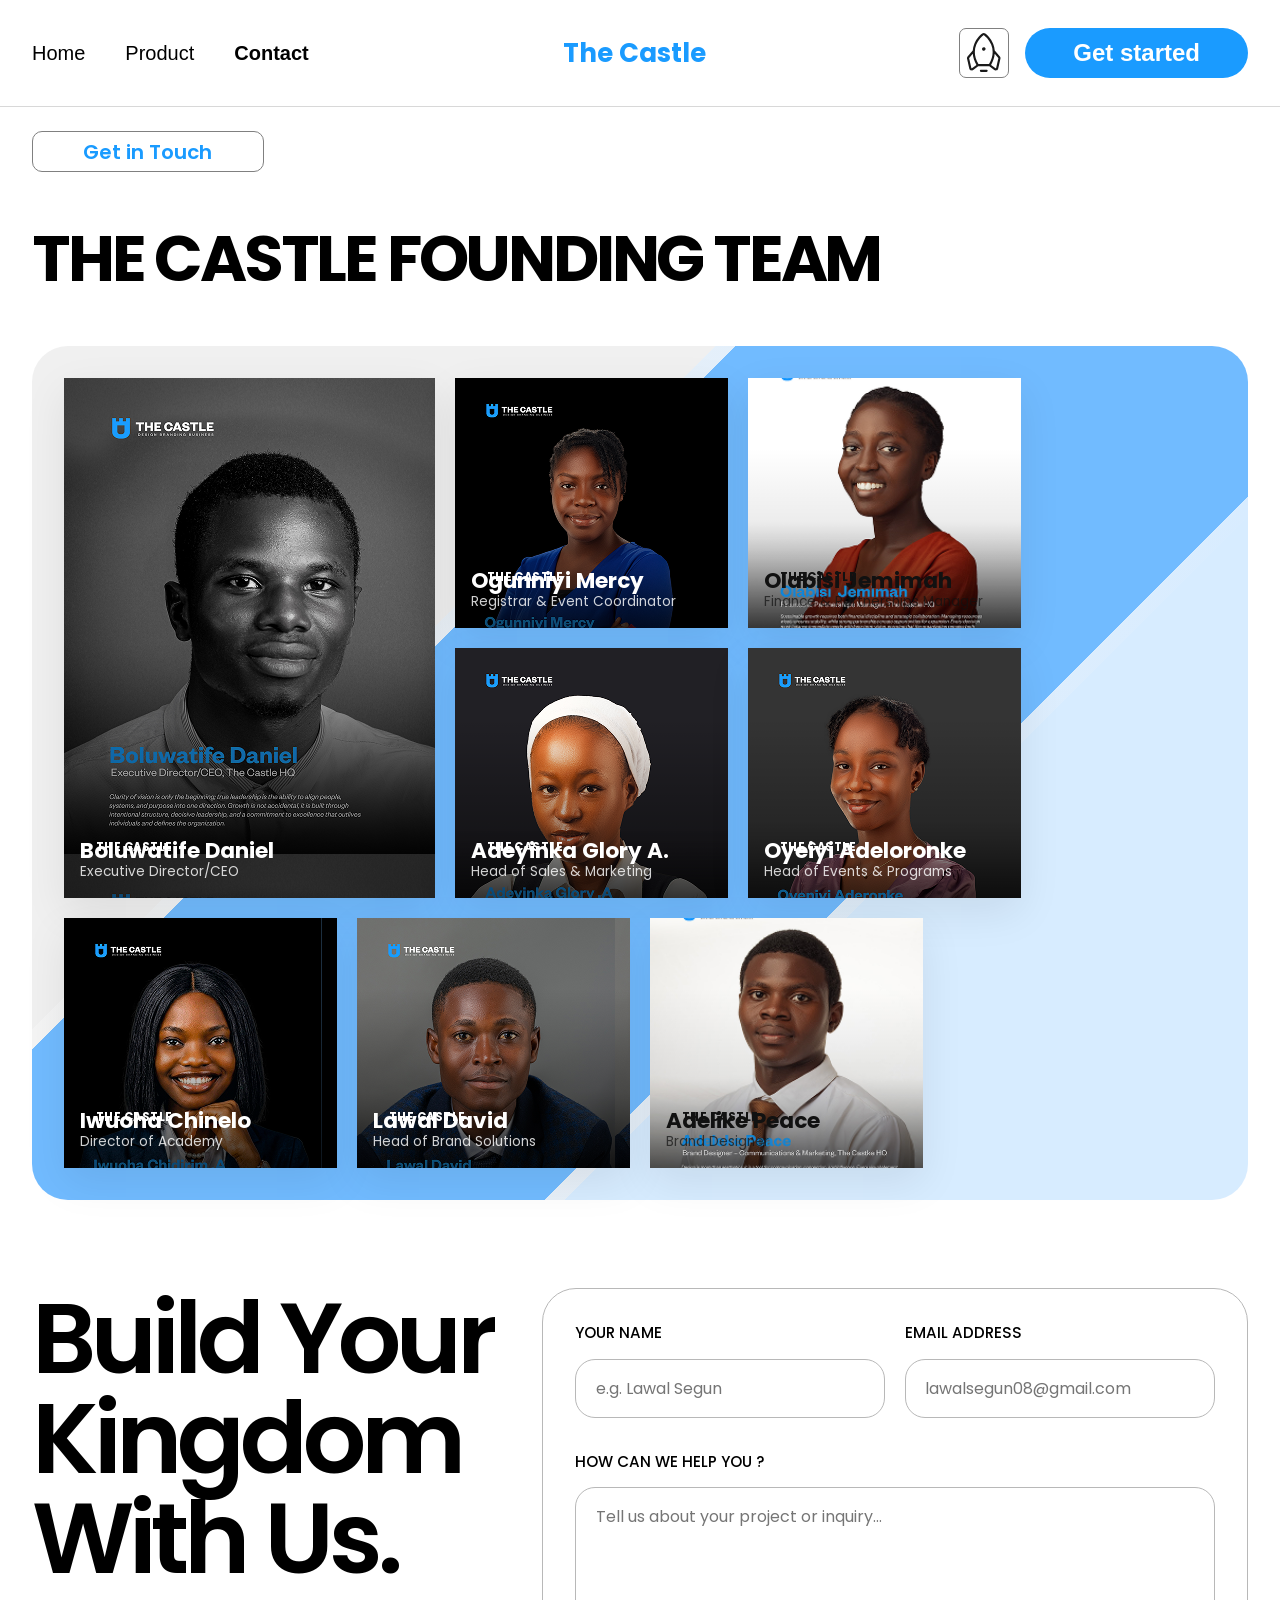
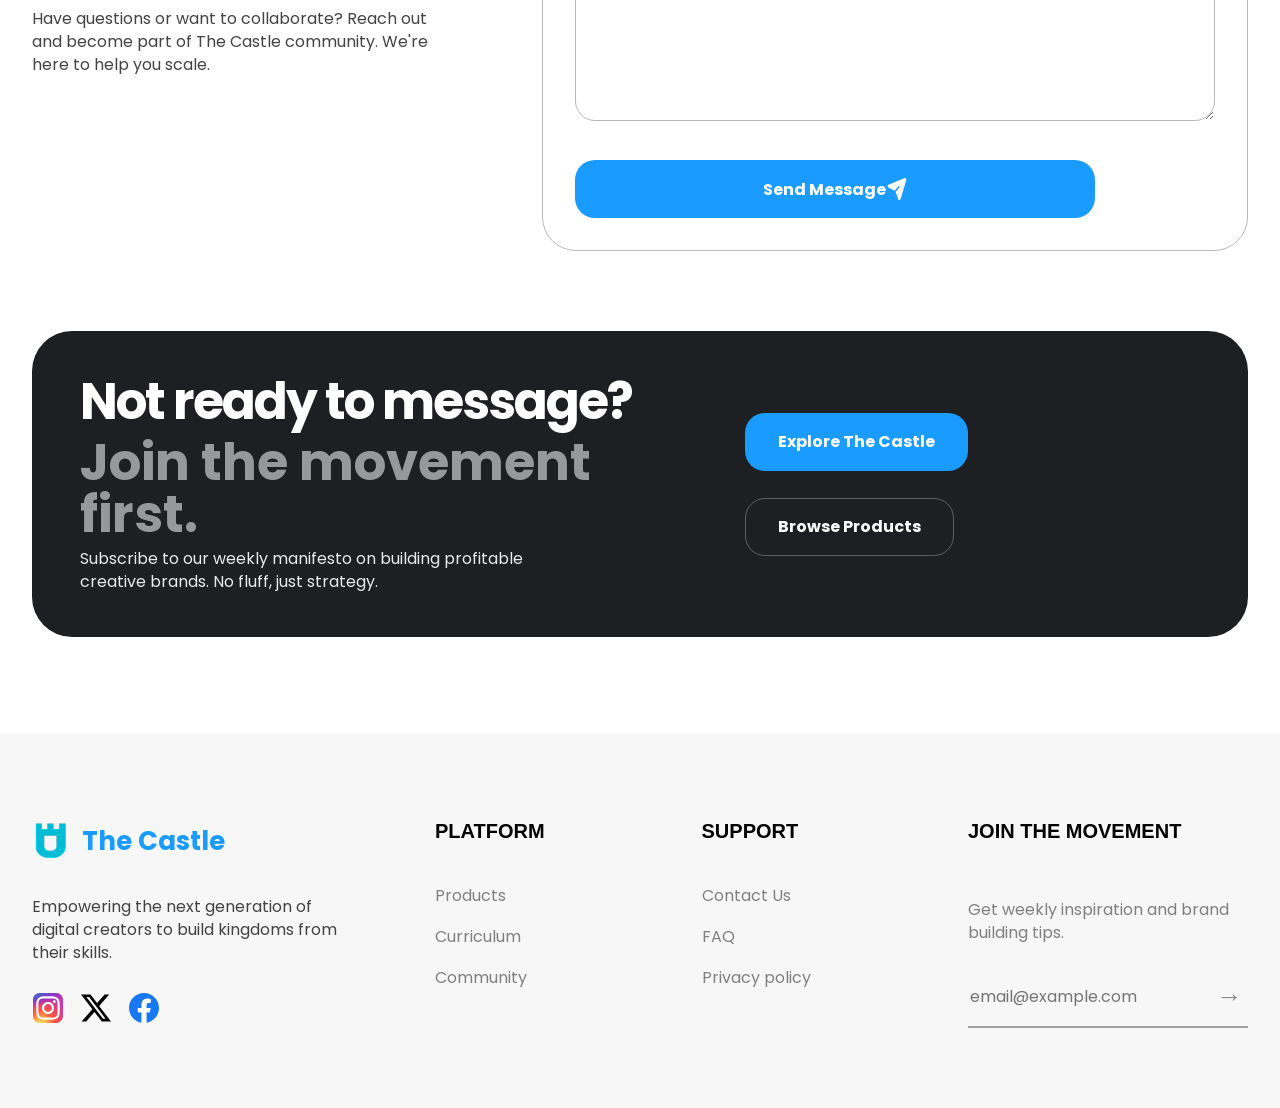
==== commit 59d2a98c: "UPDATE" ====
--- a/contact.html
+++ b/contact.html
@@ -229,7 +229,8 @@
             </label>
 
             <button class="button button-primary button-submit" type="submit">
-              Send Message &nearr;
+              Send Message
+              <img src="img/send.svg" alt="send" width="22" height="22" />
             </button>
           </form>
         </div>
--- a/castle.css
+++ b/castle.css
@@ -416,7 +416,6 @@
 }
 
 .feature-card h2,
-.product-card h2,
 .product-card h3 {
   margin: 0 0 0.75rem;
   font-size: 1.02rem;
@@ -424,12 +423,35 @@
   line-height: 1.2;
 }
 
+.feature-card p {
+  font-family: "inter", sans-serif;
+  color: var(--muted);
+  font-weight: 500;
+  font-style: Medium;
+  font-size: 18px;
+  font-size: 1rem;
+  line-height: 1.42;
+  margin-top: 2.5rem;
+}
+
+.product-card p {
+  color: #000000;
+  font-family: "Open Sans", sans-serif;
+  font-weight: 400;
+  font-style: Regular;
+  letter-spacing: 0%;
+  font-size: 16px;
+  line-height: 1;
+}
+
 .section-title {
   margin: 0;
-  font-size: clamp(2.6rem, 4.4vw, 3.9rem);
-  line-height: 1.02;
-  letter-spacing: -0.045em;
+  font-family: "Montserrat", sans-serif;
   font-weight: 700;
+  font-style: Bold;
+  font-size: 48px;
+  line-height: 100%;
+  letter-spacing: 0%;
 }
 
 .section-intro {
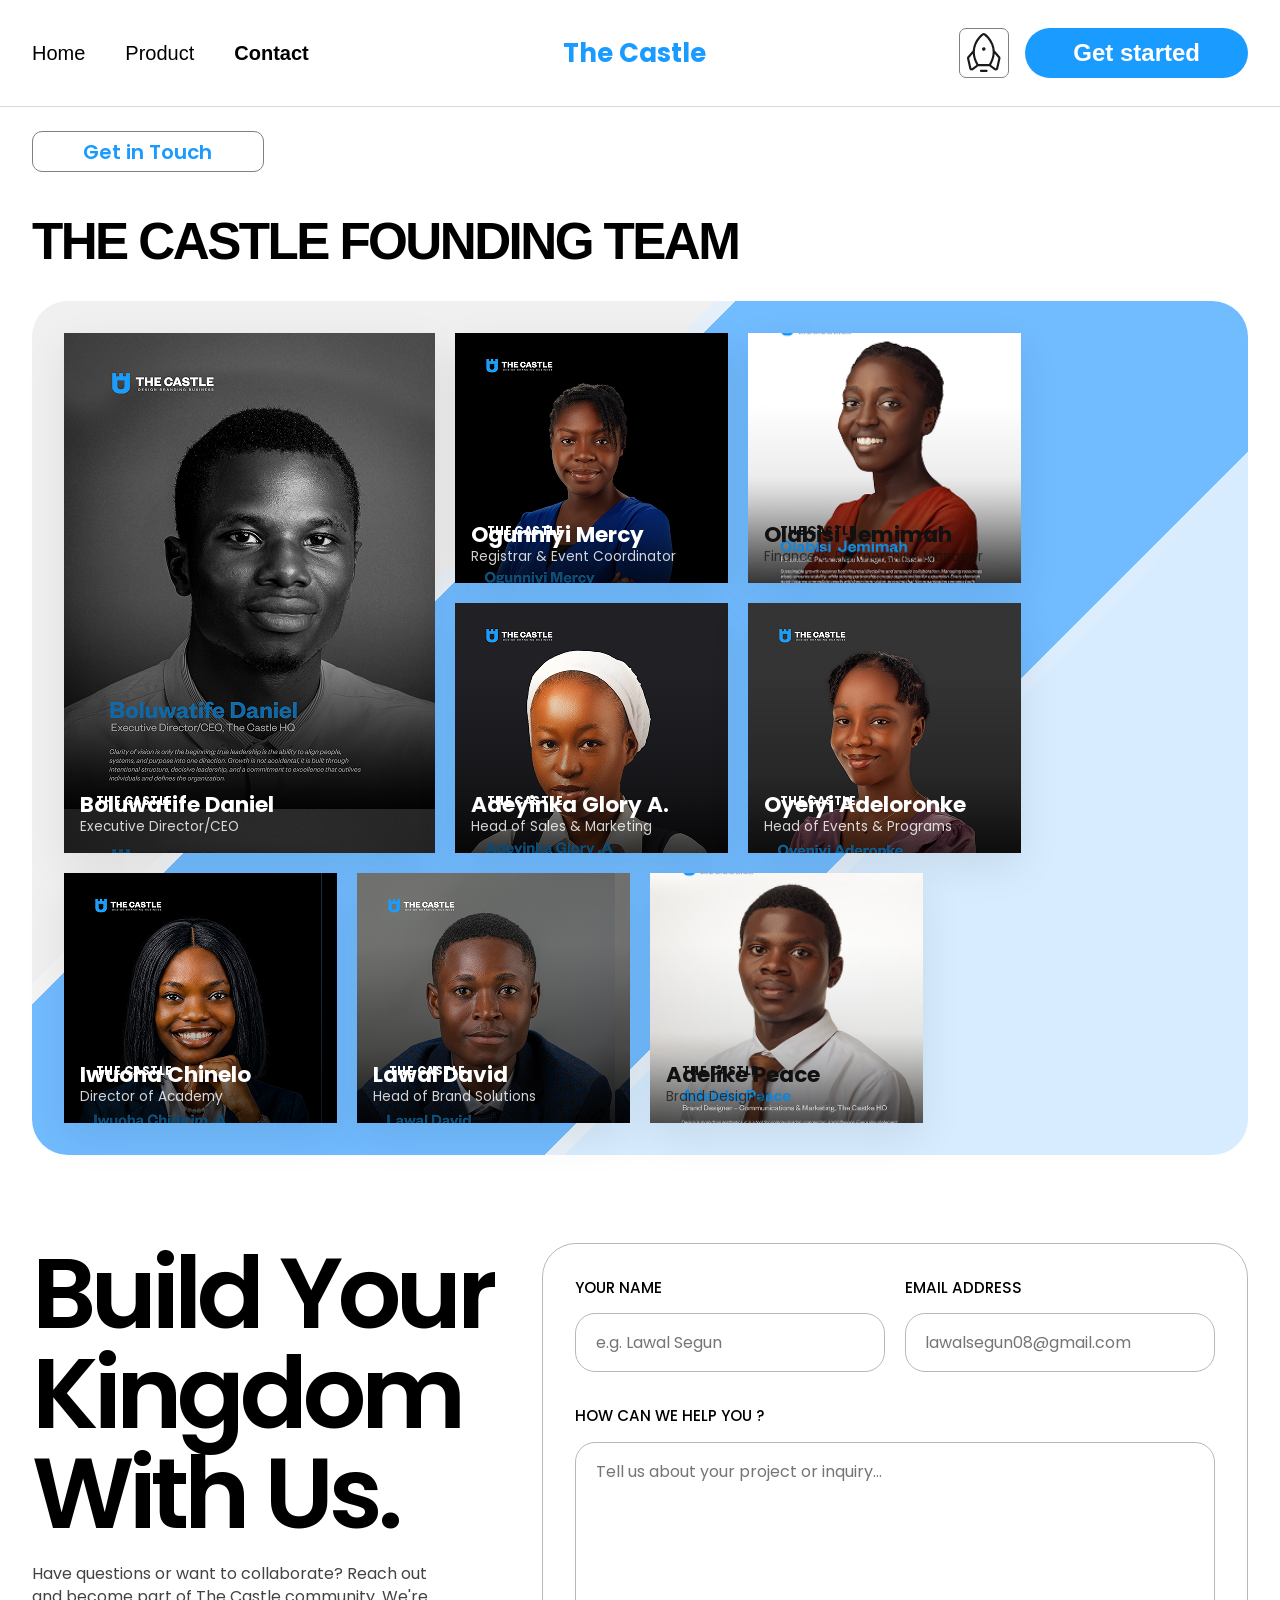
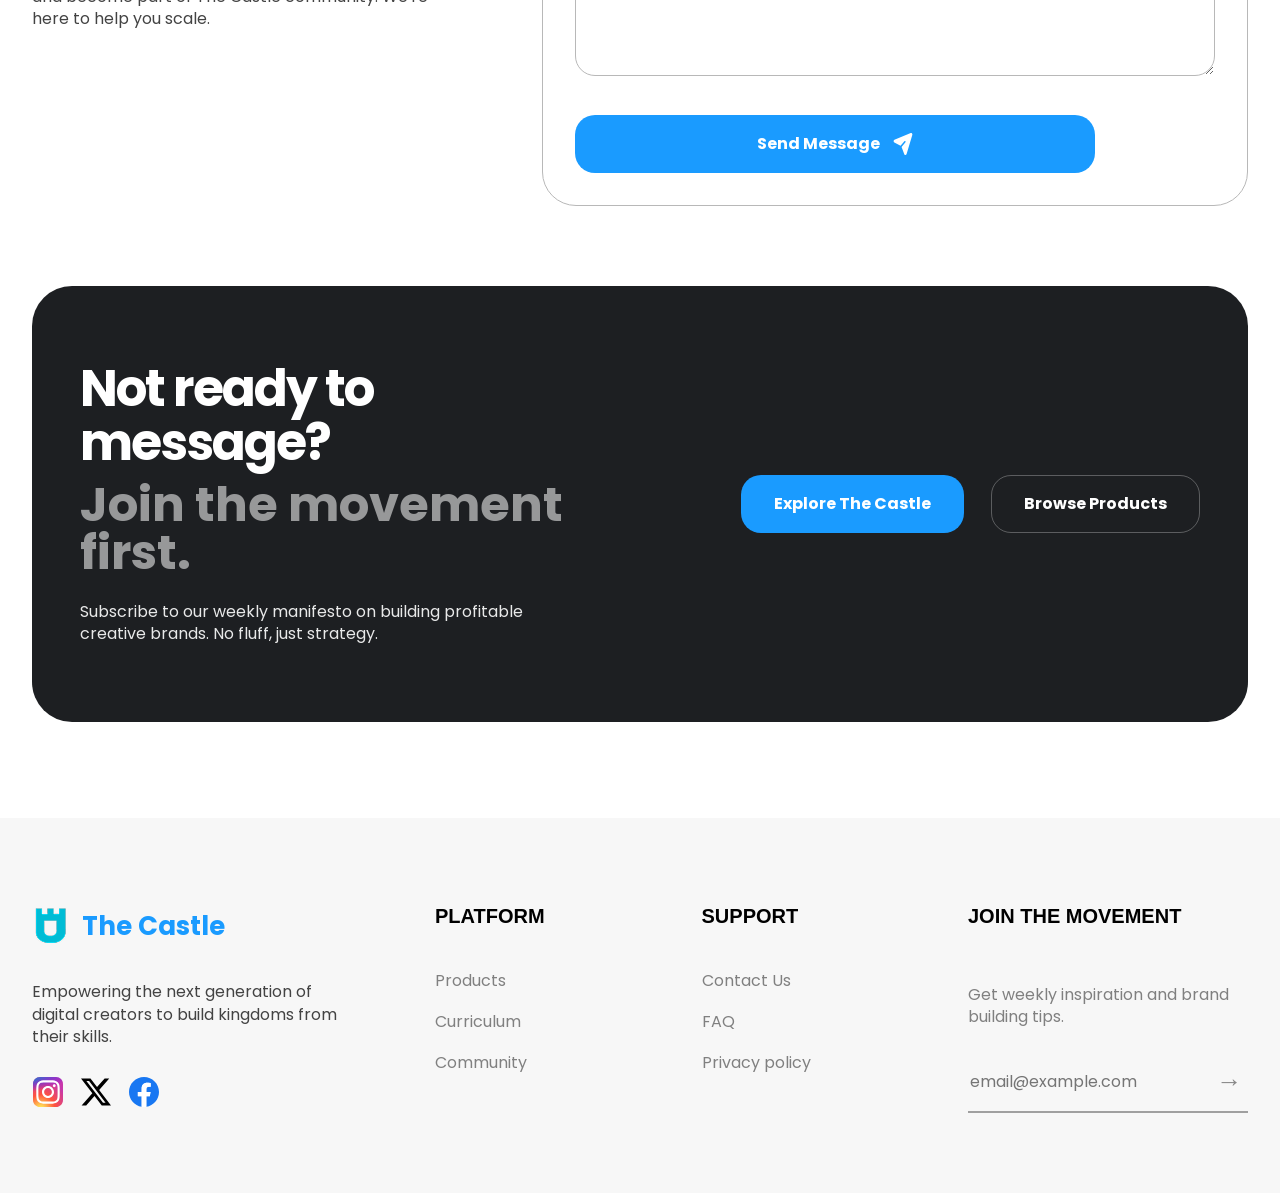
==== commit 163a9c6f: "UPDATE" ====
--- a/contact.html
+++ b/contact.html
@@ -4,6 +4,7 @@
     <meta charset="UTF-8" />
     <meta name="viewport" content="width=device-width, initial-scale=1.0" />
     <title>The Castle | Contact</title>
+    <link rel="icon" type="Thecastle" href="img/castle_logo.png" />
     <link rel="preconnect" href="https://fonts.googleapis.com" />
     <link rel="preconnect" href="https://fonts.gstatic.com" crossorigin />
     <link
@@ -230,7 +231,13 @@
 
             <button class="button button-primary button-submit" type="submit">
               Send Message
-              <img src="img/send.svg" alt="send" width="22" height="22" />
+              <img
+                class="form-icon"
+                src="img/send.svg"
+                alt="send"
+                width="22"
+                height="22"
+              />
             </button>
           </form>
         </div>
@@ -240,8 +247,14 @@
         <div class="container">
           <div class="contact-cta">
             <div>
-              <h2>Not ready to message?</h2>
-              <p>Join the movement first.</p>
+              <h2>
+                Not ready to <br />
+                message?
+              </h2>
+              <p>
+                Join the movement <br />
+                first.
+              </p>
               <span>
                 Subscribe to our weekly manifesto on building profitable
                 creative brands. No fluff, just strategy.
--- a/castle.css
+++ b/castle.css
@@ -3,7 +3,6 @@
   --surface: #f7f7f7;
   --surface-soft: #fcfcfc;
   --text: #000000;
-  /* --muted: #5d5d5d; */
   --muted: #434343;
   --line: #d8d8d8;
   --accent: #1a9bff;
@@ -297,7 +296,6 @@
 }
 
 .hero-text,
-.page-copy,
 .section-intro,
 .feature-card p,
 .product-card p,
@@ -437,11 +435,30 @@
 .product-card p {
   color: #000000;
   font-family: "Open Sans", sans-serif;
-  font-weight: 400;
+  font-weight: 300;
   font-style: Regular;
   letter-spacing: 0%;
   font-size: 16px;
-  line-height: 1;
+  line-height: 1.2;
+  margin-top: auto;
+  padding-bottom: 20px;
+}
+
+.image-container {
+  position: relative;
+}
+
+.product-visual {
+  width: 100%;
+  display: block;
+}
+
+.logo {
+  position: absolute;
+  top: 30%;
+  right: 24%;
+  transform: translate(-50%, -50%);
+  width: 40px;
 }
 
 .section-title {
@@ -672,24 +689,28 @@
 }
 
 .page-title {
-  max-width: 880px;
-  font-size: clamp(3.3rem, 4.4vw, 4.55rem);
+  font-family: "montserrat", sans-serif;
+  max-width: 800px;
+  font-size: clamp(3rem, 4vw, 4rem);
   line-height: 1.06;
   letter-spacing: -0.05em;
   font-weight: 700;
+  font-size: 60px;
+  gap: 2px;
+  margin-bottom: 0.5rem;
 }
 
 .page-title-wide {
   max-width: none;
-  font-size: clamp(3.2rem, 5vw, 4.7rem);
+  font-size: clamp(2.4rem, 4vw, 4rem);
 }
 
 .page-copy {
   max-width: 58rem;
-  margin-top: 1.35rem;
   font-size: 0.98rem;
   line-height: 1.34;
   color: #555555;
+  margin-bottom: 1rem;
 }
 
 .bespoke-section {
@@ -707,7 +728,13 @@
   line-height: 1.08;
   letter-spacing: -0.04em;
   font-weight: 700;
-}
+  padding-bottom: 10px;
+}
+
+/* .ready {
+  padding: 25px;
+  gap: 10px;
+} */
 
 .bespoke-inner p {
   max-width: 760px;
@@ -895,6 +922,10 @@
   margin-top: 2rem;
 }
 
+.form-icon {
+  margin-left: 0.75rem;
+}
+
 .contact-cta-wrap {
   padding: 1rem 0 3rem;
 }
@@ -904,21 +935,23 @@
   align-items: center;
   justify-content: space-between;
   gap: 2rem;
-  padding: 2.75rem 3rem;
+  padding: 4.75rem 3rem;
   border-radius: 40px;
   background: var(--dark);
   color: #fff;
 }
 
 .contact-cta p {
-  margin: 0.5rem 0;
+  margin: 0;
   color: rgba(255, 255, 255, 0.54);
-  font-size: clamp(2rem, 4vw, 3.45rem);
+  font-size: clamp(3rem, 4vw, 3rem);
   line-height: 1;
   font-weight: 700;
+  gap: 1rem;
 }
 
 .contact-cta span {
+  margin-top: 1.5rem;
   display: block;
   max-width: 510px;
   color: rgba(255, 255, 255, 0.9);
@@ -1103,6 +1136,23 @@
   .team-showcase .team-card:nth-child(8) {
     grid-column: span 2;
   }
+
+  .image-container {
+    position: relative;
+  }
+
+  .product-visual {
+    width: 100%;
+    display: block;
+  }
+
+  .logo {
+    position: absolute;
+    top: 30%;
+    right: 20%;
+    transform: translate(-50%, -50%);
+    width: 30px;
+  }
 }
 
 @media (max-width: 560px) {
@@ -1130,4 +1180,21 @@
   .trust-row {
     justify-content: flex-start;
   }
-}
+
+  .image-container {
+    position: relative;
+  }
+
+  .product-visual {
+    width: 100%;
+    display: block;
+  }
+
+  .logo {
+    position: absolute;
+    top: 30%;
+    right: 20%;
+    transform: translate(-50%, -50%);
+    width: 30px;
+  }
+}
